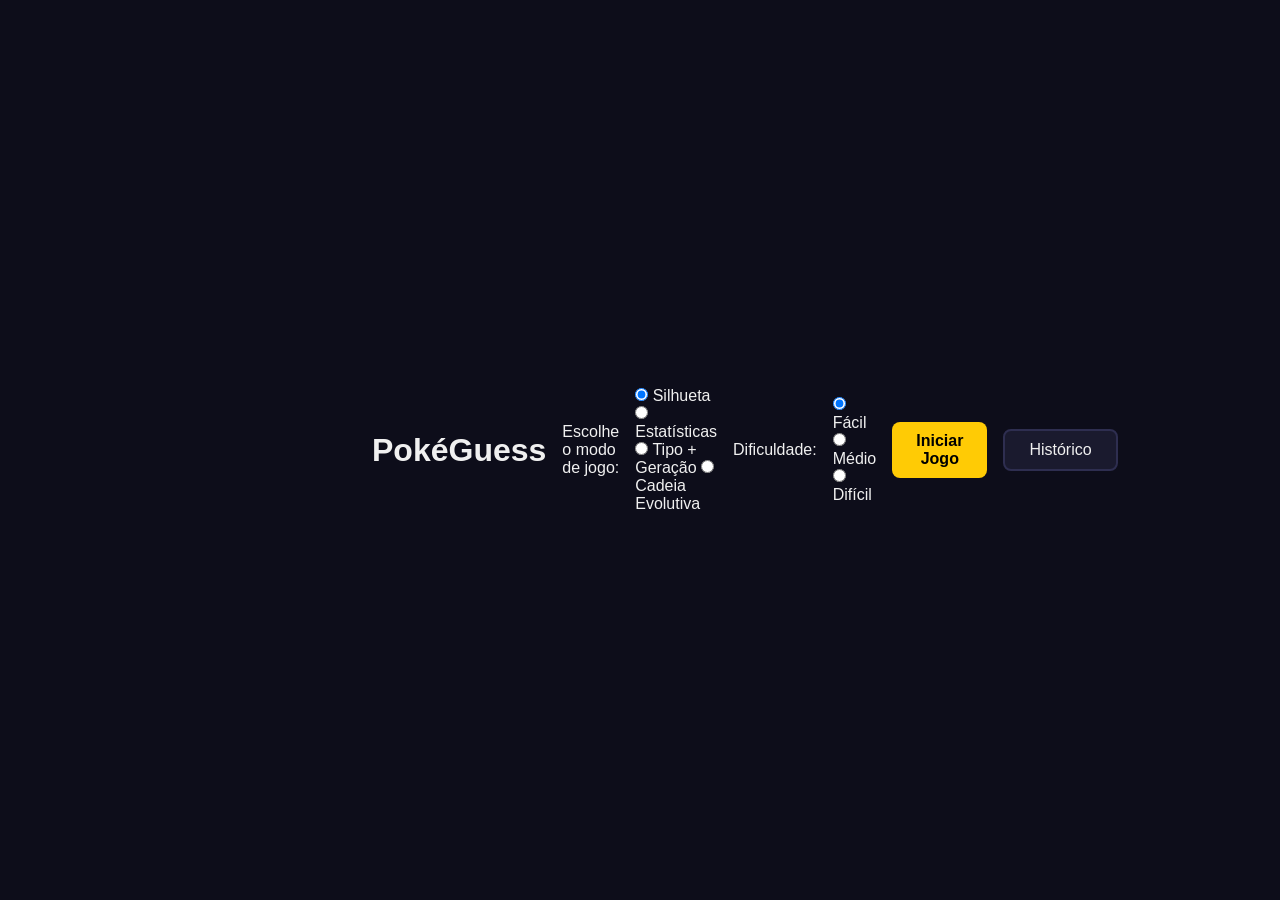
==== index.html @ 7a1f1ae0 "Update index.html" ====
<!DOCTYPE html>
<html lang="pt">
<head>
    <meta charset="UTF-8">
    <meta name="viewport" content="width=device-width, initial-scale=1.0">
    <meta name="description" content="PokéGuess - Jogo de adivinha de Pokémon com pistas progressivas.">
    <title>PokéGuess</title>
    <link rel="preconnect" href="https://fonts.googleapis.com">
    <link href="https://fonts.googleapis.com/css2?family=Press+Start+2P&family=Inter:wght@400;600&display=swap" rel="stylesheet">
    <link rel="stylesheet" href="style.css">
</head>

<body>

    <!-- ECRÃ INICIAL -->
  <div id="screen-start" class="screen active">
    <h1>PokéGuess</h1>
    <p>Escolhe o modo de jogo:</p>

    <div>
      <label><input type="radio" name="mode" value="silhouette" checked> Silhueta</label>
      <label><input type="radio" name="mode" value="stats"> Estatísticas</label>
      <label><input type="radio" name="mode" value="typegen"> Tipo + Geração</label>
      <label><input type="radio" name="mode" value="evolution"> Cadeia Evolutiva</label>
    </div>

    <p>Dificuldade:</p>
    <div>
      <label><input type="radio" name="difficulty" value="easy" checked> Fácil</label>
      <label><input type="radio" name="difficulty" value="medium"> Médio</label>
      <label><input type="radio" name="difficulty" value="hard"> Difícil</label>
    </div>

    <button id="btn-start">Iniciar Jogo</button>
    <button id="btn-history">Histórico</button>

  </div>


  <!-- ECRÃ DE JOGO -->
  <div id="screen-game" class="screen">
    <div id="hud">
      <span>Vidas: <span id="lives">3</span></span>
      <span>Pontos: <span id="score">0</span></span>
      <span>Streak: <span id="streak">0</span></span>
    </div>

    <div id="timer-bar-container">
      <div id="timer-bar"></div>
    </div>

    <span id="timer-text">--s</span>

    <div id="game-content">
      <!-- O conteúdo muda conforme o modo -->
    </div>

    <div id="answer-zone">
      <input type="text" id="answer-input" placeholder="Nome do Pokémon..." autocomplete="off">
      <button id="btn-submit">Responder(Enter)</button>
      <button id="btn-hint">Pista(H)</button>
    </div>

    <div id="feedback" class="hidden"></div>

    <button id="btn-quit">Abandonar</button>
  </div>

  <!-- ECRÃ DE HISTÓRICO -->
  <div id="screen-history" class="screen">
    <h1>Histórico</h1>
    <button id="btn-export-csv">Exportar CSV</button>
    <div id="history-list"></div>
    <button id="btn-back-history">Voltar</button>
  </div>

  <!-- ECRÃ DE FIM DE JOGO -->
  <div id="screen-gameover" class="screen">
    <h1 id="gameover-title">Fim de Jogo!</h1>
    <p id="gameover-score"></p>
    <p id="gameover-stats"></p>
    <button id="btn-play-again">Jogar de Novo</button>
    <button id="btn-menu">Menu Principal</button>
  </div>

</body>
</html>
---- style.css ----
* {
    box-sizing: border-box;
    margin: 0;
    padding: 0;
}

body {
    background: var(--bg) ;
    color: var(--text);
    font-family: Arial;
    min-height: 100vh;
    display: flex;
    justify-content: center;
    align-items: center;
}

/* Variáveis de cor e fonte */
:root {
    --bg: #0d0d1a;
    --surface: #1a1a2e;
    --border: #2e2e50;
    --primary: #ffcb05;
    --accent: #3d7dca;
    --danger: #e74c3c;
    --sucess: #2ecc71;
    --text: #f0f0f0;
    --muted: #8888aa;
}

/* Ecrâs */
.screen {
    display: none;
    flex: auto;
    align-items: center;
    gap: 1rem;
    width: 100%;
    max-width: 600px;
    padding: 2rem;
}

.screen.active {
    display: flex;
}

.hidden {
    display: none;
}

/* Botões */
button {
    padding: 0.6rem 1.5rem;
    border: none;
    border-radius: 8px;
    font-size: 1rem;
    cursor: pointer;
    /* trnsição - feedback visual ao passar rato */
    transition: transform 0.2s, filter 0.2s
}

button:hover {
    transform: translateY(-2px);
    filter :brightness(1.2);
}

#btn-start {
    background: var(--primary);
    color: #000;
    font-weight: bold;
}

#btn-history, #btn-back-history, #btn-export-csv,
#btn-play-again, #btn-menu, #btn-quit {
    background: var(--surface);
    color: var(--text);
    border: 2px solid var(--border);
}

#btn-hint {
    background: var(--surface);
    color: var(--text);
    border: 2px solid var(--border);
}

#btn-submit {
    background: var(--primary);
    color:#000;
    font-weight: bold;
}
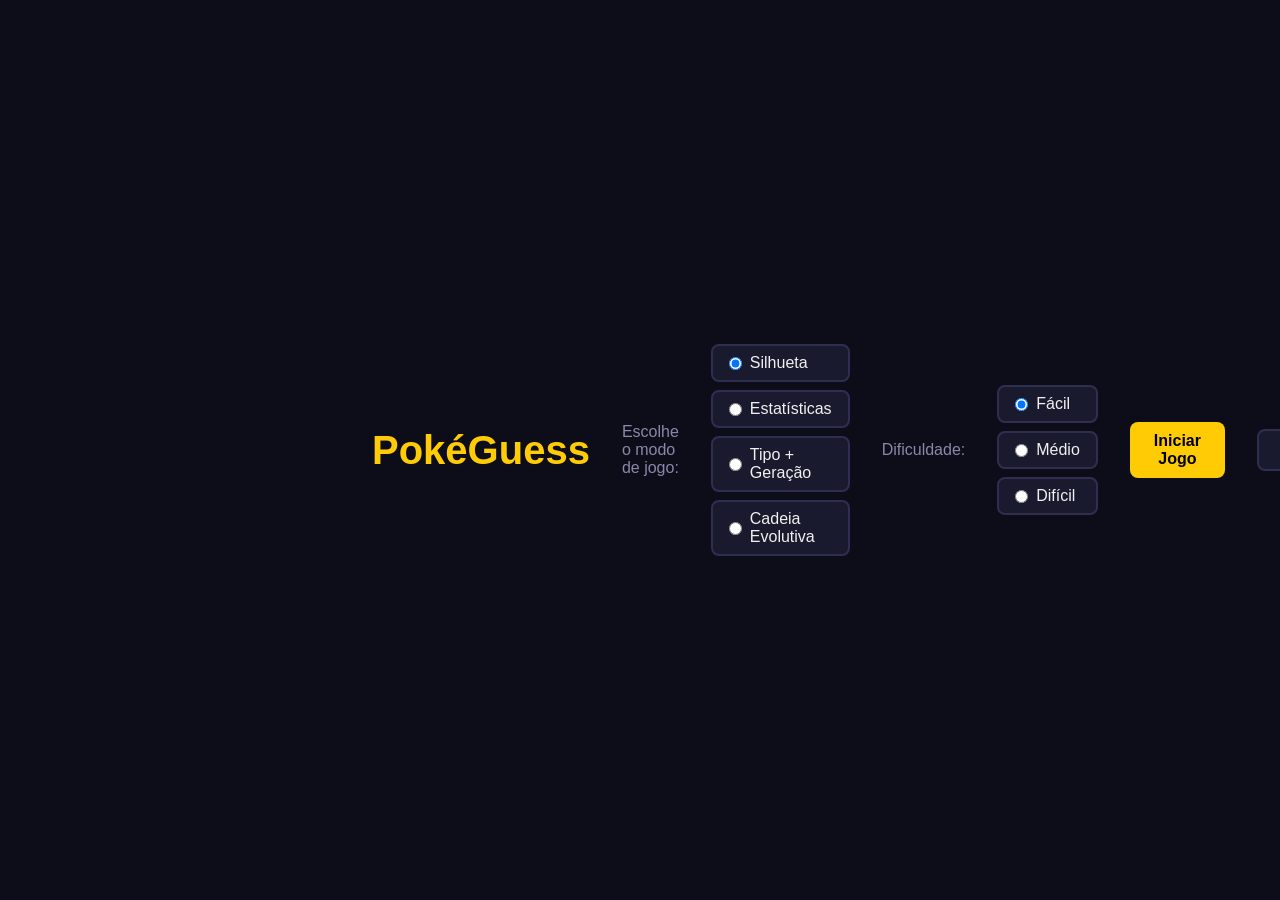
==== commit ac5b072a: "bugs" ====
--- a/index.html
+++ b/index.html
@@ -40,7 +40,7 @@
   <!-- ECRÃ DE JOGO -->
   <div id="screen-game" class="screen">
     <div id="hud">
-      <span>Vidas: <span id="lives">3</span></span>
+      <span>Vidas: <span id="lives">3 vidas</span></span>
       <span>Pontos: <span id="score">0</span></span>
       <span>Streak: <span id="streak">0</span></span>
     </div>
@@ -51,10 +51,9 @@
 
     <span id="timer-text">--s</span>
 
-    <div id="game-content">
-      <!-- O conteúdo muda conforme o modo -->
-    </div>
-
+    <div id="game-area">
+    <div id="game-content"></div>
+    <div id="game-right">
     <div id="answer-zone">
       <input type="text" id="answer-input" placeholder="Nome do Pokémon..." autocomplete="off">
       <button id="btn-submit">Responder(Enter)</button>
@@ -64,6 +63,8 @@
     <div id="feedback" class="hidden"></div>
 
     <button id="btn-quit">Abandonar</button>
+      </div>
+    </div>
   </div>
 
   <!-- ECRÃ DE HISTÓRICO -->
@@ -83,5 +84,12 @@
     <button id="btn-menu">Menu Principal</button>
   </div>
 
+    <!-- SCRIPTS -->
+  <script src="api.js"></script>
+  <script src="storage.js"></script>
+  <script src="engine.js"></script>
+  <script src="modes.js"></script>
+  <script src="main.js"></script>
+
 </body>
 </html>
--- a/style.css
+++ b/style.css
@@ -86,3 +86,202 @@
     color:#000;
     font-weight: bold;
 }
+
+/* hud (ecrã de jogo) */
+#hub {
+    display: flex;
+    justify-content: space-between;
+    width: 100%;
+    background: var(--surface);
+    border: var(--border);
+    border-radius: 8px;
+    padding: 0.75rem 1rem;
+}
+
+/* timer */
+#timer-bar-container{
+    width: 100%;
+    height: 10px;
+    background: var(--border);
+    border-radius: 999px;
+    overflow: hidden;
+}
+
+#timer-bar {
+    height: 100%;
+    width: 100%;
+    background: var(--sucess);
+    border-radius: 999px;
+    /*transição - barra a diminuir */
+    transition: width 1s linear, background 1s linear;
+}
+
+/* area de conteudo de jogo */
+#game-content {
+    width: 100%;
+    background: var(--surface);
+    border: 1px solid var(--border);
+    border-radius: 8px;
+    padding: 1.5rem;
+    min-height: 200px;
+    display: flex;
+    align-items: center;
+    justify-content: center;
+}
+
+#answer-zone {
+    display: flex;
+    gap: 0.5rem;
+    width: 100%;
+    flex-wrap: wrap;
+}
+
+#answer-input {
+    flex: 1;
+    padding: 0.6rem 1rem;
+    background: var(--surface);
+    border: 2px solid var(--border);
+    border-radius: 8px;
+    color: var(--text);
+    font-size: 1rem;
+}
+
+#answer-unput:focus {
+    outline: none;
+    border-color: var(--accent);
+}
+
+/*feedback */
+#feedback {
+    width: 100%;
+    padding: 1rem;
+    border-radius: 8px;
+    text-align: center;
+    font-weight: bold;
+    /* animação - surge com impacto */
+    animation: pop 0.3s ease;
+}
+
+@keyframes pop {
+    0% { transform: scale(0.9); opacity: 0; }
+    100% { transform: scale(1); opacity: 1; }
+}
+
+.feedback-correct {
+    background: #0d2a1a;
+    color: var(--sucess);
+    border: 1px solid var(--sucess);
+}
+
+.feedback-wrong {
+    background: #2a0d0d;
+    color: var(--danger);
+    border: 1px solid var(--danger);
+}
+
+/* Ecrã inicial teste */
+#screen-start {
+  gap: 2rem;
+}
+
+#screen-start h1 {
+  font-size: 2.5rem;
+  color: var(--primary);
+}
+
+#screen-start p {
+  color: var(--muted);
+}
+
+
+/* Opções de modo e dificuldade */
+#screen-start div {
+  display: flex;
+  flex-direction: column;
+  gap: 0.5rem;
+}
+
+#screen-start label {
+  display: flex;
+  align-items: center;
+  gap: 0.5rem;
+  cursor: pointer;
+  padding: 0.5rem 1rem;
+  border: 2px solid var(--border);
+  border-radius: 8px;
+  background: var(--surface);
+}
+
+#screen-start label:hover {
+  border-color: var(--primary);
+}
+
+/* Ecrã de jogo */
+#screen-game {
+  gap: 1rem;
+}
+
+#hud {
+  width: 100%;
+  display: flex;
+  justify-content: space-between;
+  background: var(--surface);
+  border: 1px solid var(--border);
+  border-radius: 8px;
+  padding: 0.75rem 1rem;
+}
+
+#timer-bar-container {
+  width: 100%;
+}
+
+#timer-text {
+  text-align: center;
+  font-weight: bold;
+  color: var(--primary);
+}
+
+#game-content {
+  width: 100%;
+  background: var(--surface);
+  border: 1px solid var(--border);
+  border-radius: 8px;
+  padding: 2rem;
+  display: flex;
+  justify-content: center;
+  align-items: center;
+  min-height: 300px;
+}
+
+/* Imagem maior */
+#poke-img {
+  width: 280px;
+}
+
+#answer-zone {
+  width: 100%;
+  display: flex;
+  gap: 0.5rem;
+}
+
+#answer-input {
+  flex: 1;
+}
+
+#game-area {
+    display: flex;
+    gap: 2rem;
+    width: 100%;
+    align-items: center;
+}
+
+#game-content {
+    flex: 1;
+}
+
+#game-right {
+    display: flex;
+    flex-direction: column;
+    gap: 1rem;
+    min-width: 250px;
+}
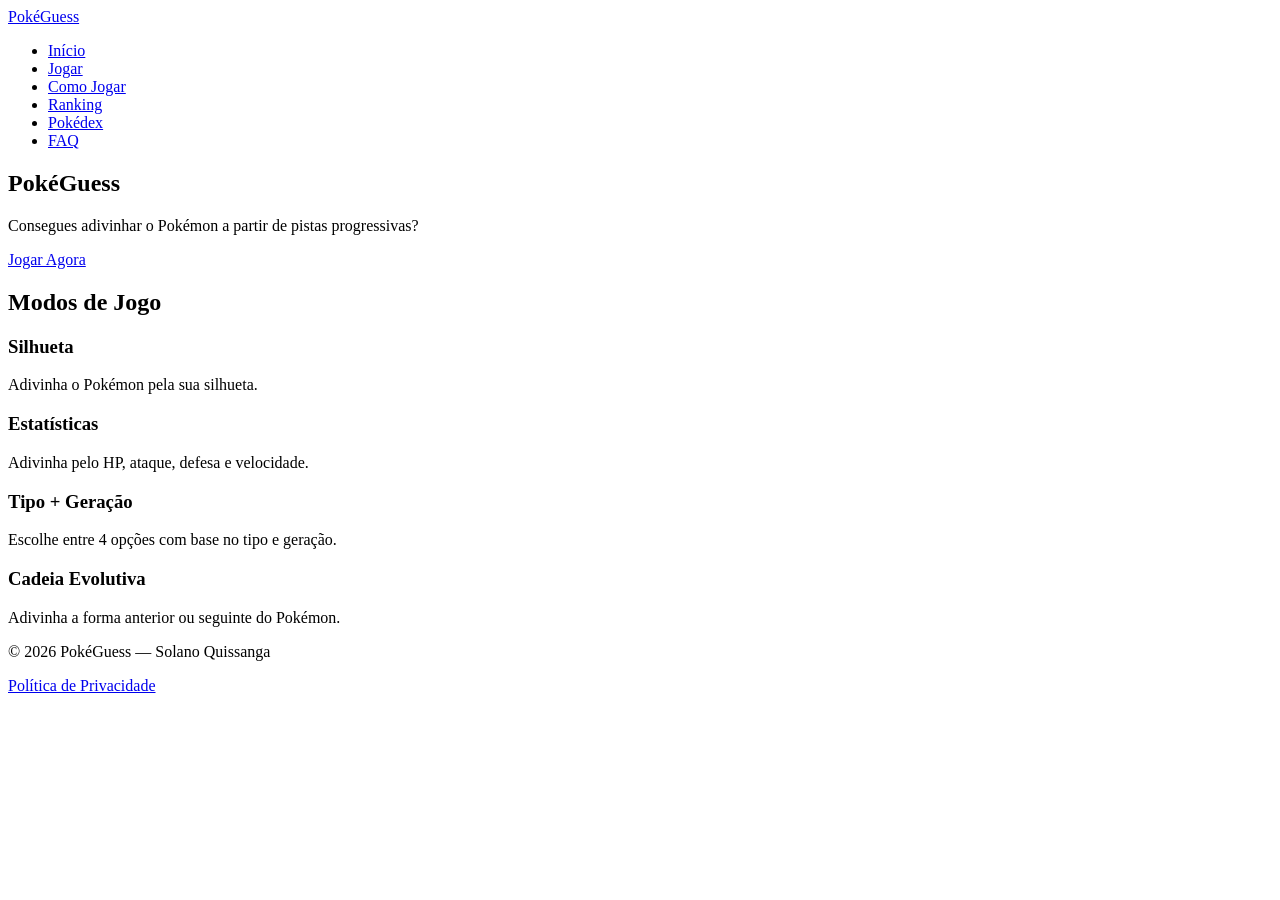
==== commit 7a50620e: "novas paginas" ====
--- a/index.html
+++ b/index.html
@@ -1,95 +1,64 @@
 <!DOCTYPE html>
 <html lang="pt">
 <head>
-    <meta charset="UTF-8">
-    <meta name="viewport" content="width=device-width, initial-scale=1.0">
-    <meta name="description" content="PokéGuess - Jogo de adivinha de Pokémon com pistas progressivas.">
-    <title>PokéGuess</title>
-    <link rel="preconnect" href="https://fonts.googleapis.com">
-    <link href="https://fonts.googleapis.com/css2?family=Press+Start+2P&family=Inter:wght@400;600&display=swap" rel="stylesheet">
-    <link rel="stylesheet" href="style.css">
+  <meta charset="UTF-8">
+  <meta name="viewport" content="width=device-width, initial-scale=1.0">
+  <meta name="description" content="PokéGuess – Jogo de adivinha de Pokémon.">
+  <title>PokéGuess</title>
+  <link rel="stylesheet" href="css/pages.css">
 </head>
-
 <body>
 
-    <!-- ECRÃ INICIAL -->
-  <div id="screen-start" class="screen active">
-    <h1>PokéGuess</h1>
-    <p>Escolhe o modo de jogo:</p>
+  <header>
+    <nav>
+      <a href="index.html" class="logo">PokéGuess</a>
+      <ul>
+        <li><a href="index.html">Início</a></li>
+        <li><a href="jogo.html">Jogar</a></li>
+        <li><a href="sobre.html">Como Jogar</a></li>
+        <li><a href="ranking.html">Ranking</a></li>
+        <li><a href="pokedex.html">Pokédex</a></li>
+        <li><a href="faq.html">FAQ</a></li>
+      </ul>
+    </nav>
+  </header>
 
-    <div>
-      <label><input type="radio" name="mode" value="silhouette" checked> Silhueta</label>
-      <label><input type="radio" name="mode" value="stats"> Estatísticas</label>
-      <label><input type="radio" name="mode" value="typegen"> Tipo + Geração</label>
-      <label><input type="radio" name="mode" value="evolution"> Cadeia Evolutiva</label>
-    </div>
+  <main>
+    <!-- Hero -->
+    <section class="hero">
+      <h1>PokéGuess</h1>
+      <p>Consegues adivinhar o Pokémon a partir de pistas progressivas?</p>
+      <a href="jogo.html" class="btn">Jogar Agora</a>
+    </section>
 
-    <p>Dificuldade:</p>
-    <div>
-      <label><input type="radio" name="difficulty" value="easy" checked> Fácil</label>
-      <label><input type="radio" name="difficulty" value="medium"> Médio</label>
-      <label><input type="radio" name="difficulty" value="hard"> Difícil</label>
-    </div>
+    <!-- Modos -->
+    <section class="modos">
+      <h2>Modos de Jogo</h2>
+      <div class="cards">
+        <div class="card">
+          <h3>Silhueta</h3>
+          <p>Adivinha o Pokémon pela sua silhueta.</p>
+        </div>
+        <div class="card">
+          <h3>Estatísticas</h3>
+          <p>Adivinha pelo HP, ataque, defesa e velocidade.</p>
+        </div>
+        <div class="card">
+          <h3>Tipo + Geração</h3>
+          <p>Escolhe entre 4 opções com base no tipo e geração.</p>
+        </div>
+        <div class="card">
+          <h3>Cadeia Evolutiva</h3>
+          <p>Adivinha a forma anterior ou seguinte do Pokémon.</p>
+        </div>
+      </div>
+    </section>
+  </main>
 
-    <button id="btn-start">Iniciar Jogo</button>
-    <button id="btn-history">Histórico</button>
-
-  </div>
-
-
-  <!-- ECRÃ DE JOGO -->
-  <div id="screen-game" class="screen">
-    <div id="hud">
-      <span>Vidas: <span id="lives">3 vidas</span></span>
-      <span>Pontos: <span id="score">0</span></span>
-      <span>Streak: <span id="streak">0</span></span>
-    </div>
-
-    <div id="timer-bar-container">
-      <div id="timer-bar"></div>
-    </div>
-
-    <span id="timer-text">--s</span>
-
-    <div id="game-area">
-    <div id="game-content"></div>
-    <div id="game-right">
-    <div id="answer-zone">
-      <input type="text" id="answer-input" placeholder="Nome do Pokémon..." autocomplete="off">
-      <button id="btn-submit">Responder(Enter)</button>
-      <button id="btn-hint">Pista(H)</button>
-    </div>
-
-    <div id="feedback" class="hidden"></div>
-
-    <button id="btn-quit">Abandonar</button>
-      </div>
-    </div>
-  </div>
-
-  <!-- ECRÃ DE HISTÓRICO -->
-  <div id="screen-history" class="screen">
-    <h1>Histórico</h1>
-    <button id="btn-export-csv">Exportar CSV</button>
-    <div id="history-list"></div>
-    <button id="btn-back-history">Voltar</button>
-  </div>
-
-  <!-- ECRÃ DE FIM DE JOGO -->
-  <div id="screen-gameover" class="screen">
-    <h1 id="gameover-title">Fim de Jogo!</h1>
-    <p id="gameover-score"></p>
-    <p id="gameover-stats"></p>
-    <button id="btn-play-again">Jogar de Novo</button>
-    <button id="btn-menu">Menu Principal</button>
-  </div>
-
-    <!-- SCRIPTS -->
-  <script src="api.js"></script>
-  <script src="storage.js"></script>
-  <script src="engine.js"></script>
-  <script src="modes.js"></script>
-  <script src="main.js"></script>
+  <footer>
+    <p>&copy; 2026 PokéGuess — Solano Quissanga</p>
+    <a href="privacidade.html">Política de Privacidade</a>
+  </footer>
 
 </body>
 </html>
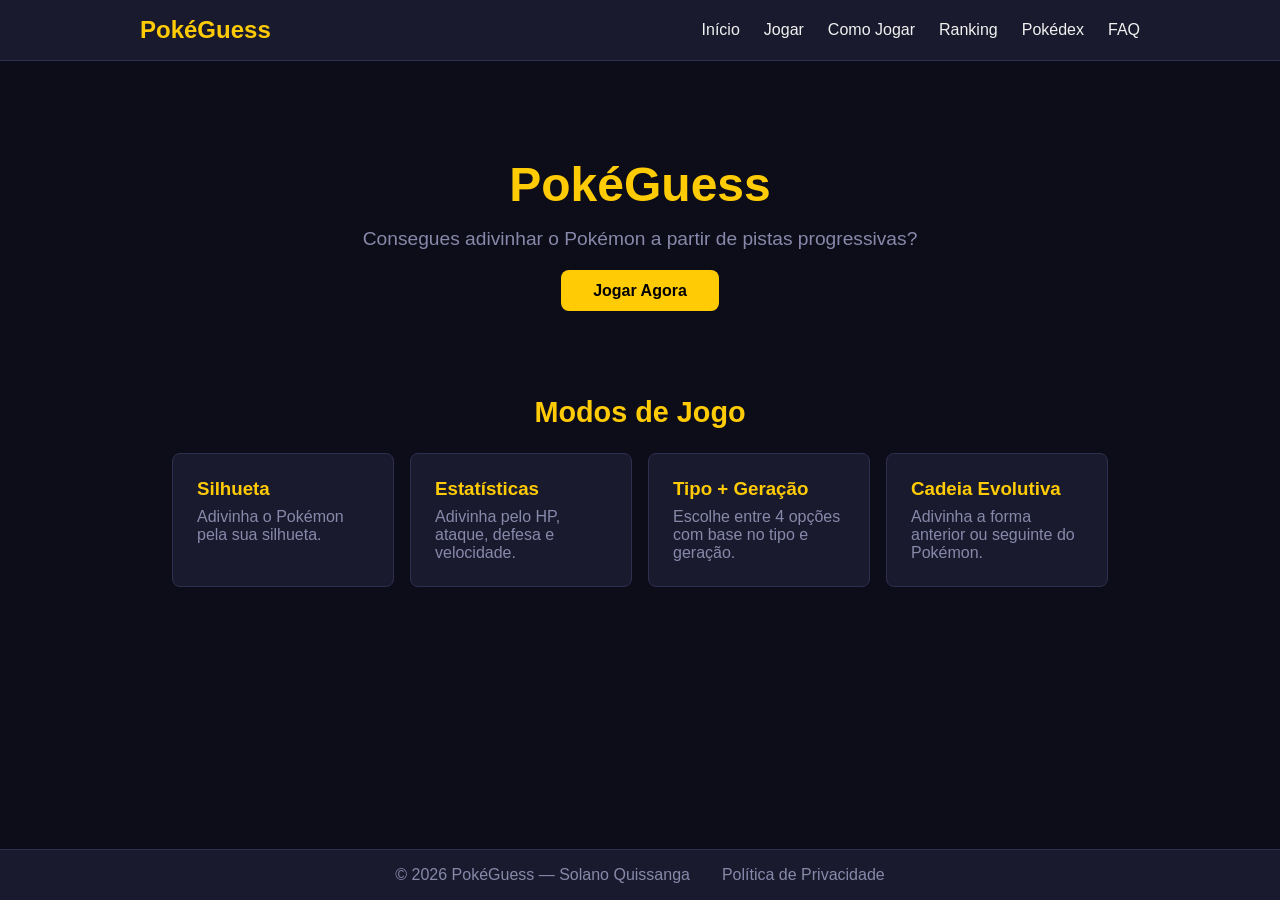
==== commit 460ee8ce: "mais paginas e header e footer" ====
--- a/index.html
+++ b/index.html
@@ -5,7 +5,7 @@
   <meta name="viewport" content="width=device-width, initial-scale=1.0">
   <meta name="description" content="PokéGuess – Jogo de adivinha de Pokémon.">
   <title>PokéGuess</title>
-  <link rel="stylesheet" href="css/pages.css">
+  <link rel="stylesheet" href="pages.css">
 </head>
 <body>
 
--- a/pages.css
+++ b/pages.css
@@ -0,0 +1,154 @@
+/* VARIÁVEIS */
+:root {
+  --bg: #0d0d1a;
+  --surface: #1a1a2e;
+  --border: #2e2e50;
+  --primary: #ffcb05;
+  --accent: #3d7dca;
+  --text: #f0f0f0;
+  --muted: #8888aa;
+}
+
+/* RESET */
+* { box-sizing: border-box; margin: 0; padding: 0; }
+
+body {
+  background: var(--bg);
+  color: var(--text);
+  font-family: Arial;
+  min-height: 100vh;
+  display: flex;
+  flex-direction: column;
+}
+
+/* NAVEGAÇÃO */
+header {
+  background: var(--surface);
+  border-bottom: 1px solid var(--border);
+  padding: 1rem 2rem;
+}
+
+nav {
+  display: flex;
+  justify-content: space-between;
+  align-items: center;
+  max-width: 1000px;
+  margin: 0 auto;
+}
+
+.logo {
+  color: var(--primary);
+  font-size: 1.5rem;
+  font-weight: bold;
+  text-decoration: none;
+}
+
+nav ul {
+  display: flex;
+  gap: 1.5rem;
+  list-style: none;
+}
+
+nav ul a {
+  color: var(--text);
+  text-decoration: none;
+}
+
+nav ul a:hover {
+  color: var(--primary);
+}
+
+/* MAIN */
+main {
+  flex: 1;
+  max-width: 1000px;
+  margin: 0 auto;
+  padding: 2rem;
+  width: 100%;
+}
+
+/* HERO */
+.hero {
+  text-align: center;
+  padding: 4rem 2rem;
+}
+
+.hero h1 {
+  font-size: 3rem;
+  color: var(--primary);
+  margin-bottom: 1rem;
+}
+
+.hero p {
+  font-size: 1.2rem;
+  color: var(--muted);
+  margin-bottom: 2rem;
+}
+
+.btn {
+  background: var(--primary);
+  color: #000;
+  padding: 0.75rem 2rem;
+  border-radius: 8px;
+  text-decoration: none;
+  font-weight: bold;
+  transition: filter 0.2s;
+}
+
+.btn:hover { filter: brightness(1.2); }
+
+/* CARDS DOS MODOS */
+.modos { padding: 2rem 0; }
+
+.modos h2 {
+  font-size: 1.8rem;
+  color: var(--primary);
+  margin-bottom: 1.5rem;
+  text-align: center;
+}
+
+/* CSS GRID para os cards */
+.cards {
+  display: grid;
+  grid-template-columns: repeat(auto-fit, minmax(200px, 1fr));
+  gap: 1rem;
+}
+
+.card {
+  background: var(--surface);
+  border: 1px solid var(--border);
+  border-radius: 8px;
+  padding: 1.5rem;
+}
+
+.card h3 {
+  color: var(--primary);
+  margin-bottom: 0.5rem;
+}
+
+.card p { color: var(--muted); }
+
+/* RODAPÉ */
+footer {
+  background: var(--surface);
+  border-top: 1px solid var(--border);
+  padding: 1rem 2rem;
+  text-align: center;
+  color: var(--muted);
+  display: flex;
+  justify-content: center;
+  gap: 2rem;
+}
+
+footer a {
+  color: var(--muted);
+  text-decoration: none;
+}
+
+footer a:hover { color: var(--primary); }
+
+/* RESPONSIVE */
+@media (max-width: 600px) {
+  nav ul { display: none; }
+  .hero h1 { font-size: 2rem; }
+}
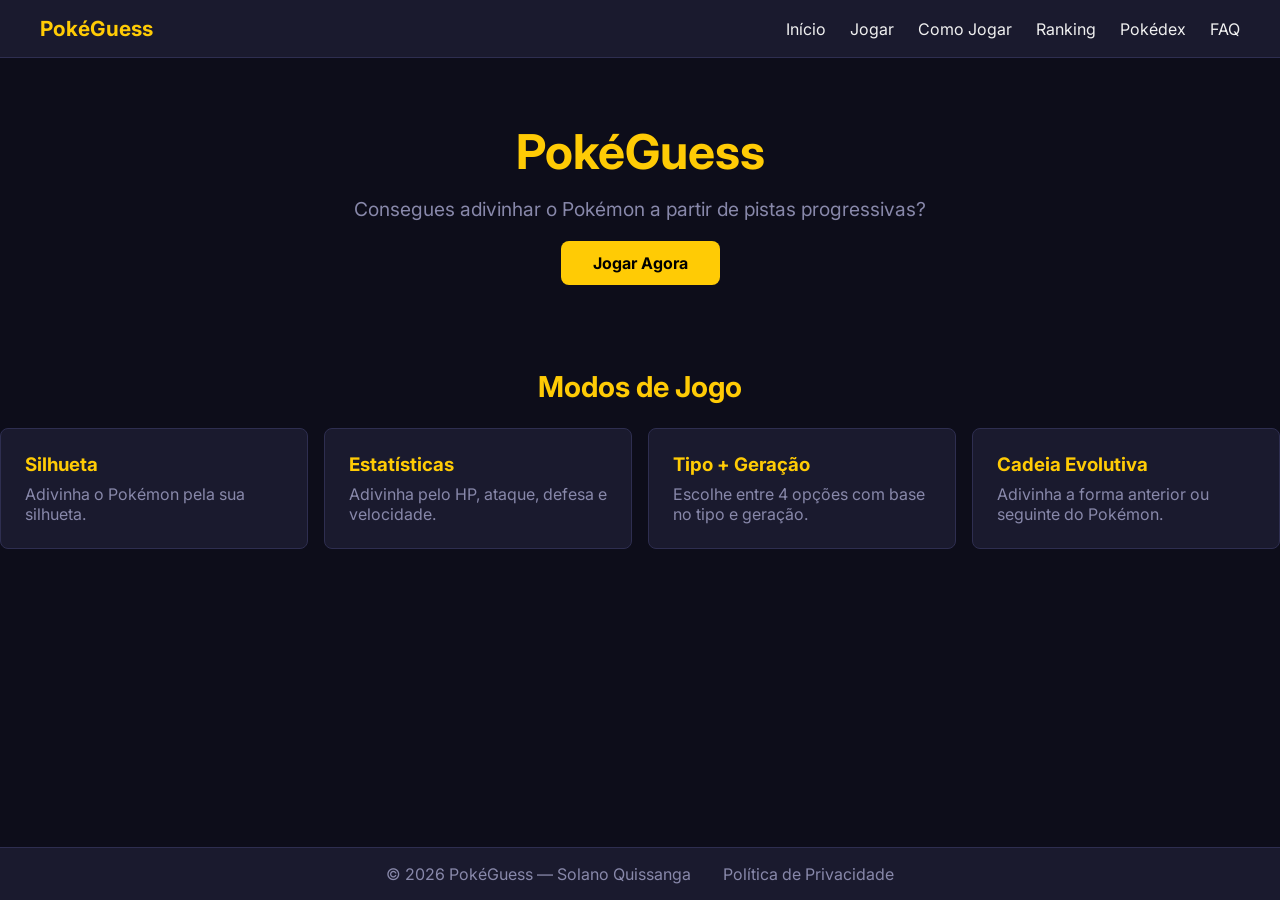
==== commit f11e5e40: "correção de bugs" ====
--- a/index.html
+++ b/index.html
@@ -3,9 +3,9 @@
 <head>
   <meta charset="UTF-8">
   <meta name="viewport" content="width=device-width, initial-scale=1.0">
-  <meta name="description" content="PokéGuess – Jogo de adivinha de Pokémon.">
+  <meta name="description" content="PokéGuess-Jogo de adivinha de Pokémon.">
   <title>PokéGuess</title>
-  <link rel="stylesheet" href="pages.css">
+  <link rel="stylesheet" href="style.css">
 </head>
 <body>
 
@@ -23,7 +23,7 @@
     </nav>
   </header>
 
-  <main>
+  <div class="main-content">
     <!-- Hero -->
     <section class="hero">
       <h1>PokéGuess</h1>
@@ -53,7 +53,7 @@
         </div>
       </div>
     </section>
-  </main>
+  </div>
 
   <footer>
     <p>&copy; 2026 PokéGuess — Solano Quissanga</p>
--- a/style.css
+++ b/style.css
@@ -0,0 +1,278 @@
+@import url('https://fonts.googleapis.com/css2?family=Inter:wght@400;600&display=swap');
+
+:root {
+  --bg: #0d0d1a;
+  --surface: #1a1a2e;
+  --border: #2e2e50;
+  --primary: #ffcb05;
+  --accent: #3d7dca;
+  --danger: #e74c3c;
+  --success: #2ecc71;
+  --text: #f0f0f0;
+  --muted: #8888aa;
+}
+
+* { box-sizing: border-box; margin: 0; padding: 0; }
+
+body {
+  background: var(--bg);
+  color: var(--text);
+  font-family: 'Inter', Arial, sans-serif;
+  min-height: 100vh;
+  display: flex;
+  flex-direction: column;
+}
+
+/* CABEÇALHO */
+header {
+  background: var(--surface);
+  border-bottom: 1px solid var(--border);
+  padding: 1rem 2rem;
+  width: 100%;
+}
+
+nav {
+  display: flex;
+  justify-content: space-between;
+  align-items: center;
+  max-width: 1200px;
+  margin: 0 auto;
+}
+
+.logo, .logo-nav {
+  color: var(--primary);
+  font-size: 1.3rem;
+  font-weight: bold;
+  text-decoration: none;
+}
+
+nav ul { display: flex; gap: 1.5rem; list-style: none; }
+nav ul a { color: var(--text); text-decoration: none; }
+nav ul a:hover { color: var(--primary); }
+
+/* RODAPÉ */
+footer {
+  background: var(--surface);
+  border-top: 1px solid var(--border);
+  padding: 1rem 2rem;
+  text-align: center;
+  color: var(--muted);
+  display: flex;
+  justify-content: center;
+  gap: 2rem;
+  width: 100%;
+  margin-top: auto;
+}
+
+footer a { color: var(--muted); text-decoration: none; }
+footer a:hover { color: var(--primary); }
+
+/* MAIN - usado em todas as páginas */
+main {
+  flex: 1;
+  max-width: 1000px;
+  margin: 0 auto;
+  padding: 2rem;
+  width: 100%;
+}
+
+/* HERO */
+.hero { text-align: center; padding: 4rem 2rem; }
+.hero h1 { font-size: 3rem; color: var(--primary); margin-bottom: 1rem; }
+.hero p { font-size: 1.2rem; color: var(--muted); margin-bottom: 2rem; }
+
+.btn {
+  background: var(--primary);
+  color: #000;
+  padding: 0.75rem 2rem;
+  border-radius: 8px;
+  text-decoration: none;
+  font-weight: bold;
+  transition: filter 0.2s;
+}
+.btn:hover { filter: brightness(1.2); }
+
+/* CARDS */
+.modos { padding: 2rem 0; }
+.modos h2 { font-size: 1.8rem; color: var(--primary); margin-bottom: 1.5rem; text-align: center; }
+
+.cards {
+  display: grid;
+  grid-template-columns: repeat(auto-fit, minmax(200px, 1fr));
+  gap: 1rem;
+}
+
+.card {
+  background: var(--surface);
+  border: 1px solid var(--border);
+  border-radius: 8px;
+  padding: 1.5rem;
+}
+.card h3 { color: var(--primary); margin-bottom: 0.5rem; }
+.card p { color: var(--muted); }
+
+/* ECRÃS DO JOGO */
+.screen {
+  display: none;
+  flex-direction: column;
+  align-items: center;
+  gap: 1.5rem;
+  width: 100%;
+  padding: 2rem;
+  margin: 0 auto;
+  flex: 1;
+}
+.screen.active { display: flex; }
+.hidden { display: none; }
+
+/* BOTÕES */
+button {
+  padding: 0.6rem 1.5rem;
+  border: none;
+  border-radius: 8px;
+  font-size: 1rem;
+  cursor: pointer;
+  transition: transform 0.2s, filter 0.2s;
+}
+button:hover { transform: translateY(-2px); filter: brightness(1.2); }
+
+#btn-start, #btn-submit {
+  background: var(--primary);
+  color: #000;
+  font-weight: bold;
+}
+
+#btn-history, #btn-back-history, #btn-export-csv,
+#btn-play-again, #btn-menu, #btn-quit, #btn-hint,
+#btn-settings, #btn-back-settings {
+  background: var(--surface);
+  color: var(--text);
+  border: 2px solid var(--border);
+}
+
+/* PSEUDO-ELEMENTOS */
+#btn-start::before { content: '> '; }
+#screen-gameover h1::after { content: '...'; }
+
+/* ECRÃ INICIAL */
+#screen-start h1 { font-size: 2.5rem; color: var(--primary); }
+
+#screen-start label {
+  display: flex;
+  align-items: center;
+  gap: 0.5rem;
+  cursor: pointer;
+  padding: 0.5rem 1rem;
+  border: 2px solid var(--border);
+  border-radius: 8px;
+  background: var(--surface);
+}
+#screen-start label:hover { border-color: var(--primary); }
+
+/* HUD */
+#hud {
+  width: 100%;
+  display: flex;
+  justify-content: space-between;
+  background: var(--surface);
+  border: 1px solid var(--border);
+  border-radius: 8px;
+  padding: 0.75rem 1rem;
+}
+
+/* TIMER */
+#timer-bar-container {
+  width: 100%;
+  height: 10px;
+  background: var(--border);
+  border-radius: 999px;
+  overflow: hidden;
+}
+#timer-bar {
+  height: 100%;
+  width: 100%;
+  background: var(--success);
+  border-radius: 999px;
+  transition: width 1s linear, background 1s linear;
+}
+#timer-text { font-weight: bold; color: var(--primary); }
+
+/* ÁREA DE JOGO */
+#game-area {
+  display: flex;
+  gap: 2rem;
+  width: 100%;
+  align-items: center;
+}
+#game-content {
+  flex: 1;
+  background: var(--surface);
+  border: 1px solid var(--border);
+  border-radius: 8px;
+  padding: 2rem;
+  min-height: 300px;
+  display: flex;
+  justify-content: center;
+  align-items: center;
+}
+#poke-img { width: 280px; }
+
+#game-right {
+  display: flex;
+  flex-direction: column;
+  gap: 1rem;
+  min-width: 250px;
+}
+#answer-zone {
+  display: flex;
+  flex-direction: column;
+  gap: 0.5rem;
+}
+#answer-input {
+  padding: 0.6rem 1rem;
+  background: var(--surface);
+  border: 2px solid var(--border);
+  border-radius: 8px;
+  color: var(--text);
+  font-size: 1rem;
+}
+#answer-input:focus { outline: none; border-color: var(--accent); }
+
+/* FEEDBACK */
+#feedback {
+  width: 100%;
+  padding: 1rem;
+  border-radius: 8px;
+  text-align: center;
+  font-weight: bold;
+  animation: pop 0.3s ease;
+}
+@keyframes pop {
+  0%   { transform: scale(0.9); opacity: 0; }
+  100% { transform: scale(1); opacity: 1; }
+}
+.feedback-correct { background: #0d2a1a; color: var(--success); border: 1px solid var(--success); }
+.feedback-wrong   { background: #2a0d0d; color: var(--danger);  border: 1px solid var(--danger); }
+
+/* ECRÃ FIM DE JOGO */
+#screen-gameover { text-align: center; }
+#screen-gameover h1 { font-size: 2rem; color: var(--primary); }
+
+/* MEDIA QUERIES */
+@media (max-width: 768px) {
+  #game-area { flex-direction: column; }
+  #game-right { min-width: 100%; }
+  #poke-img { width: 180px; }
+  nav ul { display: none; }
+  #hud { flex-direction: column; gap: 0.5rem; text-align: center; }
+}
+
+@media (max-width: 600px) {
+  .hero h1 { font-size: 2rem; }
+}
+
+@media (max-width: 480px) {
+  .screen { padding: 1rem; }
+  #screen-start h1 { font-size: 1.8rem; }
+  button { width: 100%; }
+}
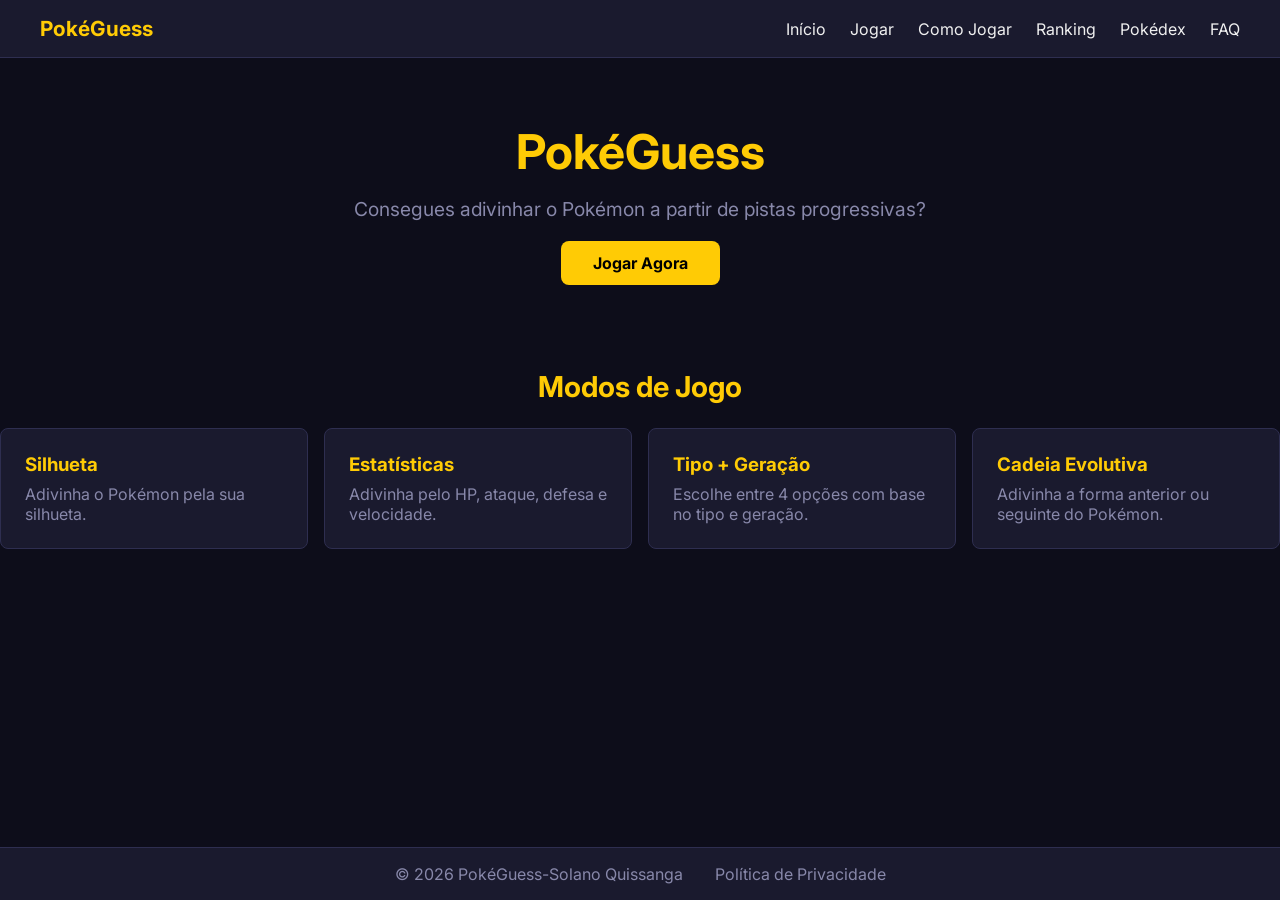
==== commit fada2252: "bugs de historico , geracoes,sons e cards rotativas" ====
--- a/index.html
+++ b/index.html
@@ -56,7 +56,7 @@
   </div>
 
   <footer>
-    <p>&copy; 2026 PokéGuess — Solano Quissanga</p>
+    <p>&copy; 2026 PokéGuess-Solano Quissanga</p>
     <a href="privacidade.html">Política de Privacidade</a>
   </footer>
 
--- a/style.css
+++ b/style.css
@@ -67,7 +67,7 @@
 footer a { color: var(--muted); text-decoration: none; }
 footer a:hover { color: var(--primary); }
 
-/* MAIN - usado em todas as páginas */
+/* MAIN */
 main {
   flex: 1;
   max-width: 1000px;
@@ -96,12 +96,14 @@
 .modos { padding: 2rem 0; }
 .modos h2 { font-size: 1.8rem; color: var(--primary); margin-bottom: 1.5rem; text-align: center; }
 
+/* .cards = contentor em grelha que organiza os .card em colunas */
 .cards {
   display: grid;
   grid-template-columns: repeat(auto-fit, minmax(200px, 1fr));
   gap: 1rem;
 }
 
+/* .card = cada caixa individual */
 .card {
   background: var(--surface);
   border: 1px solid var(--border);
@@ -110,6 +112,20 @@
 }
 .card h3 { color: var(--primary); margin-bottom: 0.5rem; }
 .card p { color: var(--muted); }
+
+/* ANIMAÇÃO - imagens da Pokédex rodam ao passar o rato */
+.card img {
+  transition: transform 0.1s;
+}
+
+.card img:hover {
+  animation: rodar 2s linear infinite;
+}
+
+@keyframes rodar {
+  0%   { transform: rotateY(0deg); }
+  100% { transform: rotateY(360deg); }
+}
 
 /* ECRÃS DO JOGO */
 .screen {
